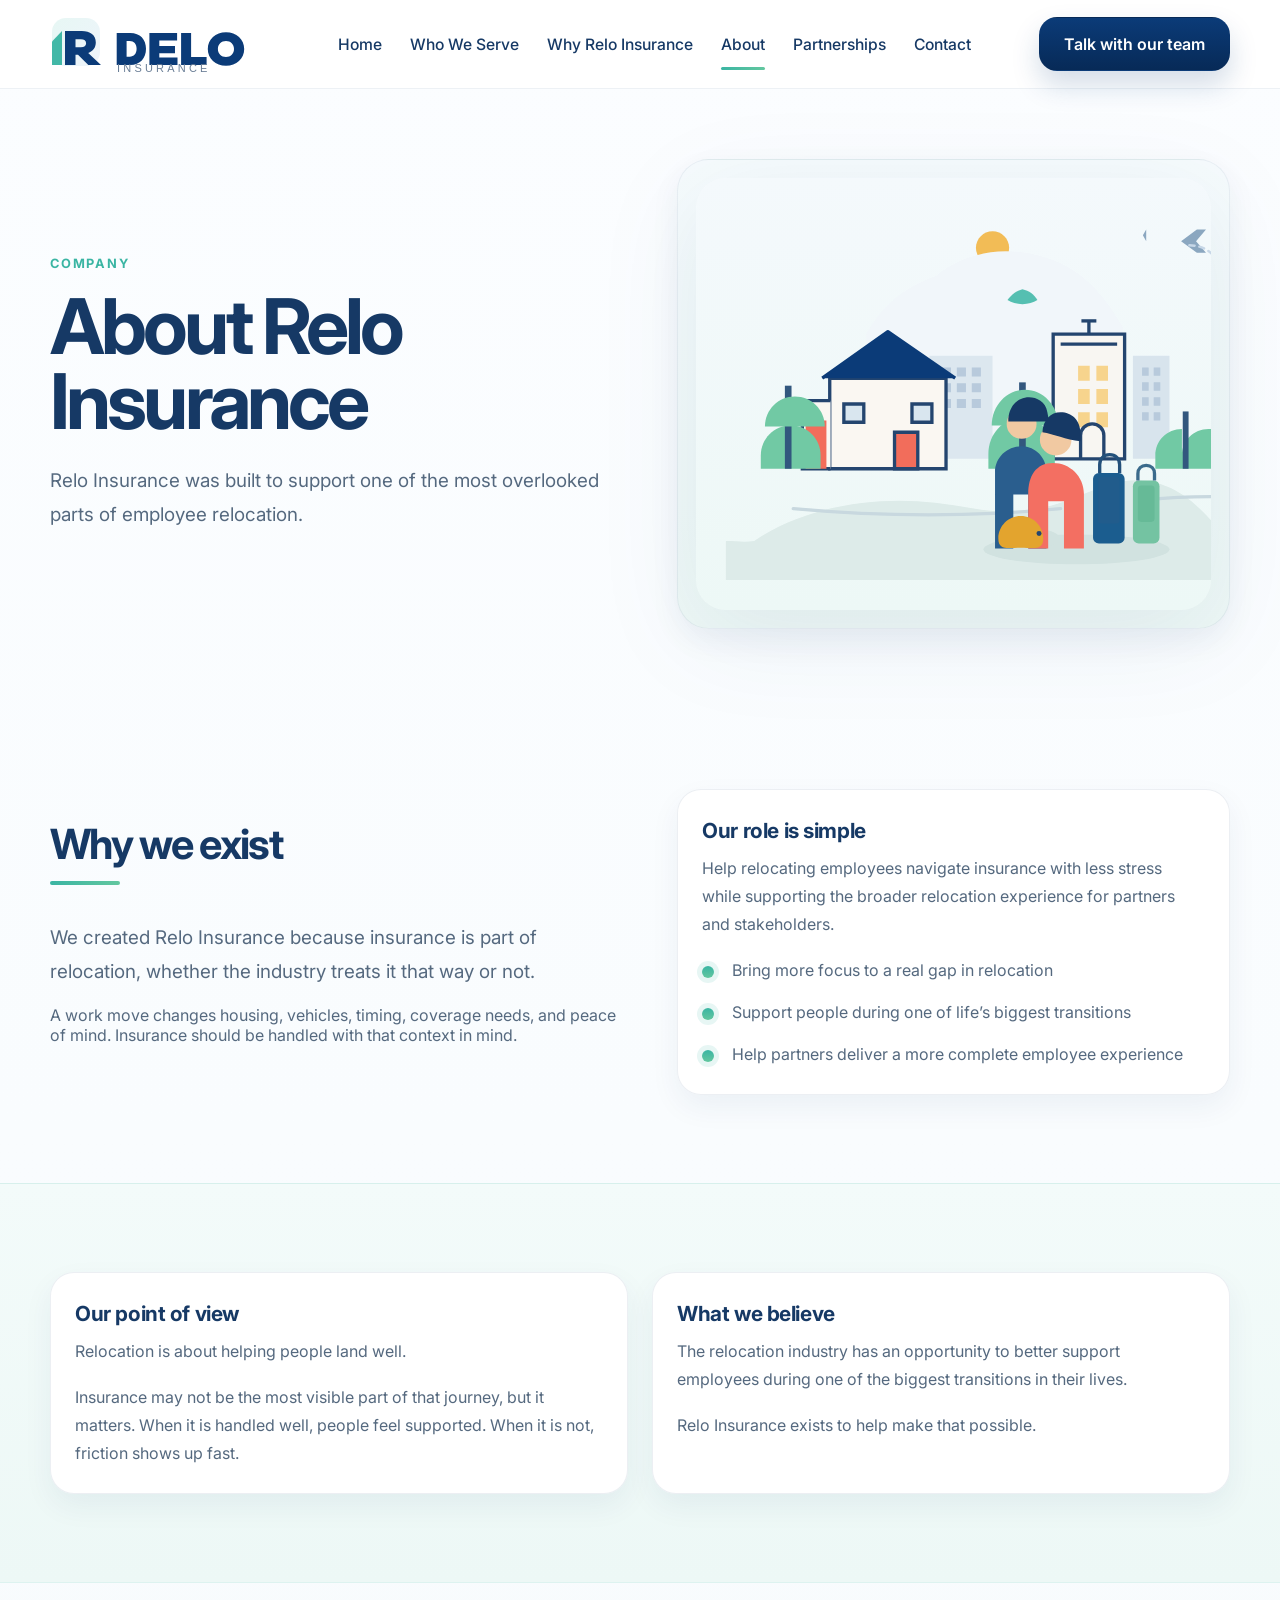
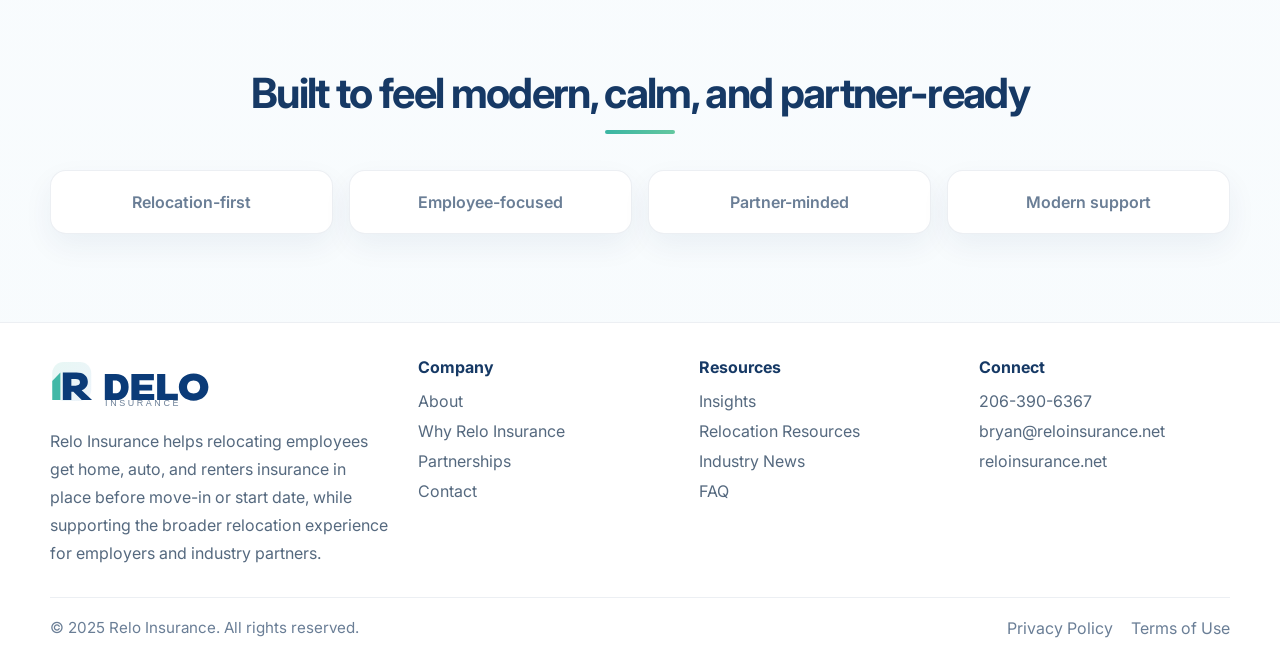
==== relo_site_mockup_pro_v7/about.html @ f41d99a3 "Add files via upload" ====
<!DOCTYPE html>

<html lang="en"><head><meta charset="utf-8"/><meta content="width=device-width, initial-scale=1.0" name="viewport"/><title>About | Relo Insurance</title><meta content="Relo Insurance was created to support one of the most overlooked parts of employee relocation." name="description"/><meta content="#0b3b78" name="theme-color"/><link href="https://fonts.googleapis.com" rel="preconnect"/><link crossorigin="" href="https://fonts.gstatic.com" rel="preconnect"/><link href="https://fonts.googleapis.com/css2?family=Inter:wght@400;500;600;700;800&amp;display=swap" rel="stylesheet"/><link href="styles.css" rel="stylesheet"/></head>
<body><a class="skip-link" href="#main">Skip to content</a><header class="site-header"><div class="container nav-shell"><a aria-label="Relo Insurance home" class="brand" href="index.html"><img alt="Relo Insurance" height="64" src="assets/relo-logo.svg" width="220"/></a><nav aria-label="Primary navigation" class="main-nav"><a href="index.html">Home</a><a href="who-we-serve.html">Who We Serve</a><a href="why-relo-insurance.html">Why Relo Insurance</a><a class="is-active" href="about.html">About</a><a href="partnerships.html">Partnerships</a><a href="contact.html">Contact</a></nav><div class="nav-actions"><a class="button button-primary" href="contact.html">Talk with our team</a><button aria-controls="mobile-nav" aria-expanded="false" aria-label="Toggle menu" class="nav-toggle" type="button"><span></span><span></span><span></span></button></div></div><nav aria-label="Mobile navigation" class="mobile-nav" id="mobile-nav"><a href="index.html">Home</a><a href="who-we-serve.html">Who We Serve</a><a href="why-relo-insurance.html">Why Relo Insurance</a><a href="about.html">About</a><a href="partnerships.html">Partnerships</a><a href="contact.html">Contact</a><a class="button button-primary mobile-button" href="contact.html">Talk with our team</a></nav></header>
<main id="main">
<section class="page-hero section-tight"><div class="container page-grid page-hero-shell"><div><p class="page-eyebrow">Company</p><h1>About Relo Insurance</h1><p class="page-hero-text">Relo Insurance was built to support one of the most overlooked parts of employee relocation.</p></div><div class="page-hero-media"><img alt="Relocation illustration" height="520" src="assets/hero-illustration.svg" width="620"/></div></div></section>
<section class="section"><div class="container split-grid"><div><header class="section-heading"><h2>Why we exist</h2></header><p class="lead">We created Relo Insurance because insurance is part of relocation, whether the industry treats it that way or not.</p><p>A work move changes housing, vehicles, timing, coverage needs, and peace of mind. Insurance should be handled with that context in mind.</p></div><div class="panel"><h3>Our role is simple</h3><p>Help relocating employees navigate insurance with less stress while supporting the broader relocation experience for partners and stakeholders.</p><ul class="check-list"><li>Bring more focus to a real gap in relocation</li><li>Support people during one of life’s biggest transitions</li><li>Help partners deliver a more complete employee experience</li></ul></div></div></section>
<section class="section section-tint"><div class="container card-grid card-grid-2"><article class="quote-card"><h3>Our point of view</h3><p>Relocation is about helping people land well.</p><p>Insurance may not be the most visible part of that journey, but it matters. When it is handled well, people feel supported. When it is not, friction shows up fast.</p></article><article class="quote-card"><h3>What we believe</h3><p>The relocation industry has an opportunity to better support employees during one of the biggest transitions in their lives.</p><p>Relo Insurance exists to help make that possible.</p></article></div></section>
<section class="section"><div class="container"><header class="section-heading section-heading-center"><h2>Built to feel modern, calm, and partner-ready</h2></header><div class="logo-cloud"><div class="logo-pill">Relocation-first</div><div class="logo-pill">Employee-focused</div><div class="logo-pill">Partner-minded</div><div class="logo-pill">Modern support</div></div></div></section>
</main>
<footer class="site-footer"><div class="container footer-grid"><div class="footer-brand"><img alt="Relo Insurance" height="52" src="assets/relo-logo.svg" width="180"/><p>Relo Insurance helps relocating employees get home, auto, and renters insurance in place before move-in or start date, while supporting the broader relocation experience for employers and industry partners.</p></div><div><h3>Company</h3><ul><li><a href="about.html">About</a></li><li><a href="why-relo-insurance.html">Why Relo Insurance</a></li><li><a href="partnerships.html">Partnerships</a></li><li><a href="contact.html">Contact</a></li></ul></div><div><h3>Resources</h3><ul><li><a href="contact.html">Insights</a></li><li><a href="contact.html">Relocation Resources</a></li><li><a href="contact.html">Industry News</a></li><li><a href="contact.html">FAQ</a></li></ul></div><div><h3>Connect</h3><ul><li><a href="tel:+12063906367">206-390-6367</a></li><li><a href="mailto:bryan@reloinsurance.net">bryan@reloinsurance.net</a></li><li><a href="https://reloinsurance.net">reloinsurance.net</a></li></ul></div></div><div class="container footer-bottom"><p>© 2025 Relo Insurance. All rights reserved.</p><div class="footer-legal"><a href="privacy.html">Privacy Policy</a><a href="terms.html">Terms of Use</a></div></div></footer><script src="script.js"></script></body></html>
---- relo_site_mockup_pro_v7/styles.css ----
:root {
  --navy-950: #072a57;
  --navy-900: #0b3b78;
  --navy-800: #1b4f8e;
  --teal-500: #3ab5a3;
  --mint-500: #63c79f;
  --sun-500: #f2bc56;
  --text-900: #163965;
  --text-700: #55697f;
  --text-600: #6a7e96;
  --line-300: #dbe7ef;
  --bg-000: #ffffff;
  --bg-050: #f8fbfd;
  --bg-100: #f2f8fb;
  --bg-150: #eef8f6;
  --shadow-1: 0 20px 50px rgba(17, 55, 106, 0.08);
  --shadow-2: 0 12px 30px rgba(17, 55, 106, 0.06);
  --radius-xl: 32px;
  --radius-lg: 24px;
  --radius-md: 18px;
  --container: 1180px;
}

* { box-sizing: border-box; }
html { scroll-behavior: smooth; }
body {
  margin: 0;
  font-family: Inter, Arial, sans-serif;
  color: var(--text-700);
  background: linear-gradient(180deg, #fbfdff 0%, #f7fbfd 100%);
  -webkit-font-smoothing: antialiased;
  text-rendering: optimizeLegibility;
}

img { display: block; max-width: 100%; }
a { color: inherit; text-decoration: none; }
button, input, textarea { font: inherit; }

.skip-link {
  position: absolute;
  left: -9999px;
  top: 0;
}
.skip-link:focus {
  left: 16px;
  top: 16px;
  z-index: 100;
  padding: 12px 16px;
  border-radius: 12px;
  background: var(--navy-900);
  color: white;
}

.container {
  width: min(calc(100% - 40px), var(--container));
  margin: 0 auto;
}

.section { padding: 88px 0; }
.section-tight { padding: 64px 0; }
.section-tint {
  background: linear-gradient(180deg, #f3fbfa 0%, #edf8f6 100%);
  border-top: 1px solid rgba(58,181,163,0.12);
  border-bottom: 1px solid rgba(58,181,163,0.12);
}

.site-header {
  position: sticky;
  top: 0;
  z-index: 50;
  background: rgba(255,255,255,0.9);
  backdrop-filter: blur(14px);
  border-bottom: 1px solid rgba(11, 59, 120, 0.07);
}

.nav-shell {
  min-height: 88px;
  display: flex;
  align-items: center;
  justify-content: space-between;
  gap: 24px;
}

.brand img { width: 220px; height: auto; }

.main-nav {
  display: flex;
  align-items: center;
  gap: 28px;
}
.main-nav a {
  position: relative;
  color: var(--text-900);
  font-size: 0.98rem;
  font-weight: 500;
  padding: 6px 0;
}
.main-nav a::after {
  content: "";
  position: absolute;
  left: 0; right: 0; bottom: -10px;
  height: 3px;
  background: linear-gradient(90deg, var(--teal-500), var(--mint-500));
  border-radius: 999px;
  transform: scaleX(0);
  transform-origin: center;
  transition: transform 180ms ease;
}
.main-nav a:hover::after,
.main-nav a.is-active::after { transform: scaleX(1); }

.nav-actions {
  display: flex;
  align-items: center;
  gap: 14px;
}

.button {
  display: inline-flex;
  align-items: center;
  justify-content: center;
  gap: 10px;
  min-height: 54px;
  padding: 0 24px;
  border-radius: var(--radius-md);
  font-weight: 600;
  border: 1px solid transparent;
  transition: transform 180ms ease, box-shadow 180ms ease, background-color 180ms ease;
}
.button:hover { transform: translateY(-1px); }
.button-primary {
  color: white;
  background: linear-gradient(180deg, var(--navy-900), var(--navy-950));
  box-shadow: 0 14px 28px rgba(11, 59, 120, 0.18);
}
.button-secondary {
  color: var(--navy-900);
  background: white;
  border-color: rgba(11,59,120,0.18);
  box-shadow: var(--shadow-2);
}
.button-accent {
  color: white;
  background: linear-gradient(180deg, #73d7a0, #55c78f);
  box-shadow: 0 14px 28px rgba(85, 199, 143, 0.25);
}

.nav-toggle {
  display: none;
  width: 46px; height: 46px;
  border: 1px solid var(--line-300);
  background: white;
  border-radius: 14px;
  padding: 10px;
  cursor: pointer;
}
.nav-toggle span {
  display: block;
  height: 2px;
  margin: 5px 0;
  background: var(--navy-900);
}
.mobile-nav {
  display: none;
  padding: 0 20px 20px;
  background: rgba(255,255,255,0.98);
  border-bottom: 1px solid rgba(11, 59, 120, 0.08);
}
.mobile-nav.is-open { display: grid; gap: 14px; }
.mobile-nav a { color: var(--text-900); }
.mobile-button { width: 100%; }

.hero { padding-top: 48px; }
.hero-grid,
.overview-grid,
.contact-grid,
.split-grid,
.page-grid {
  display: grid;
  grid-template-columns: 1.02fr 0.98fr;
  gap: 52px;
  align-items: center;
}
.eyebrow,
.page-eyebrow {
  margin: 0 0 18px;
  font-size: 0.8rem;
  font-weight: 700;
  letter-spacing: 0.14em;
  text-transform: uppercase;
  color: var(--teal-500);
}
.hero h1,
.page-hero h1 {
  margin: 0;
  color: var(--text-900);
  font-size: clamp(3rem, 6vw, 5rem);
  line-height: 0.98;
  letter-spacing: -0.05em;
  max-width: 12ch;
}
.hero-text,
.page-hero-text,
.lead {
  margin: 24px 0 0;
  font-size: 1.18rem;
  line-height: 1.8;
  max-width: 620px;
}
.hero-actions,
.page-actions {
  display: flex;
  flex-wrap: wrap;
  gap: 16px;
  margin-top: 34px;
}
.hero-media img,
.page-hero-media img,
.overview-media img,
.panel-illustration img {
  width: 100%;
  height: auto;
  filter: drop-shadow(0 22px 48px rgba(18, 57, 101, 0.08));
}

.page-hero {
  padding-top: 42px;
}
.page-hero-shell {
  padding: 28px 0 8px;
}
.page-hero-media {
  background: linear-gradient(180deg, #f6fbfd 0%, #eef8f6 100%);
  border: 1px solid rgba(18,57,101,0.06);
  border-radius: var(--radius-xl);
  padding: 18px;
  box-shadow: var(--shadow-2);
}

.section-heading { margin-bottom: 36px; }
.section-heading h2 {
  margin: 0;
  color: var(--text-900);
  font-size: clamp(2rem, 4vw, 2.6rem);
  line-height: 1.08;
  letter-spacing: -0.04em;
}
.section-heading h2::after {
  content: "";
  display: block;
  width: 70px;
  height: 4px;
  margin-top: 14px;
  border-radius: 999px;
  background: linear-gradient(90deg, var(--teal-500), var(--mint-500));
}
.section-heading-center { text-align: center; }
.section-heading-center h2::after { margin-left: auto; margin-right: auto; }

.card-grid { display: grid; gap: 24px; }
.card-grid-4 { grid-template-columns: repeat(4, minmax(0, 1fr)); }
.card-grid-3 { grid-template-columns: repeat(3, minmax(0, 1fr)); }
.card-grid-2 { grid-template-columns: repeat(2, minmax(0, 1fr)); }

.surface-card,
.panel,
.stat-card,
.quote-card {
  background: rgba(255,255,255,0.96);
  border: 1px solid rgba(18, 57, 101, 0.08);
  border-radius: var(--radius-lg);
  box-shadow: var(--shadow-2);
}

.info-card,
.feature-card,
.value-card,
.audience-card,
.stat-card,
.quote-card,
.contact-form,
.panel { padding: 28px 24px 26px; }

.card-icon,
.feature-icon,
.value-icon,
.audience-icon {
  width: 78px; height: 78px;
  display: grid;
  place-items: center;
  margin-bottom: 18px;
  border-radius: 22px;
  background: linear-gradient(180deg, #f6fbfd, #edf7f6);
  box-shadow: inset 0 0 0 1px rgba(18, 57, 101, 0.06);
}
.card-icon svg,
.feature-icon svg,
.value-icon svg,
.audience-icon svg { width: 72px; height: 72px; }

.info-card h3,
.feature-card h3,
.value-card h3,
.audience-card h3,
.panel h3,
.stat-card h3,
.quote-card h3,
.mini-title {
  margin: 0 0 10px;
  color: var(--text-900);
  font-size: 1.3rem;
  line-height: 1.25;
  letter-spacing: -0.02em;
}
.info-card p,
.feature-card p,
.value-card p,
.audience-card p,
.overview-copy p,
.contact-copy p,
.footer-brand p,
.panel p,
.panel li,
.stat-card p,
.quote-card p,
.muted {
  margin: 0;
  font-size: 1rem;
  line-height: 1.75;
}

.overview-copy p + p,
.panel p + p,
.contact-copy p + p,
.quote-card p + p { margin-top: 18px; }

.icon-list,
.check-list,
.link-list {
  list-style: none;
  padding: 0;
  margin: 18px 0 0;
  display: grid;
  gap: 14px;
}
.check-list li,
.icon-list li {
  position: relative;
  padding-left: 30px;
}
.check-list li::before,
.icon-list li::before {
  content: "";
  position: absolute;
  left: 0;
  top: 10px;
  width: 12px;
  height: 12px;
  border-radius: 50%;
  background: linear-gradient(180deg, var(--teal-500), var(--mint-500));
  box-shadow: 0 0 0 5px rgba(58,181,163,.12);
}

.kpi-grid {
  display: grid;
  grid-template-columns: repeat(3, minmax(0,1fr));
  gap: 20px;
}
.stat-card strong {
  display: block;
  color: var(--text-900);
  font-size: 2rem;
  line-height: 1;
  letter-spacing: -0.04em;
  margin-bottom: 10px;
}

.logo-cloud {
  display: grid;
  grid-template-columns: repeat(4, minmax(0, 1fr));
  gap: 16px;
  margin-top: 24px;
}
.logo-pill {
  background: white;
  border: 1px solid rgba(18,57,101,.08);
  border-radius: 16px;
  min-height: 64px;
  display: grid;
  place-items: center;
  color: var(--text-600);
  font-weight: 600;
  box-shadow: var(--shadow-2);
}

.section-cta {
  position: relative;
  overflow: hidden;
  background:
    radial-gradient(circle at 85% 25%, rgba(44, 90, 143, 0.24) 0, rgba(44, 90, 143, 0.06) 110px, transparent 111px),
    linear-gradient(180deg, #0c3a75, #072a57);
}
.section-cta::before {
  content: "";
  position: absolute;
  right: 0;
  bottom: 0;
  width: 280px;
  height: 150px;
  background: linear-gradient(180deg, rgba(141, 170, 204, 0.18), rgba(141, 170, 204, 0.02));
  clip-path: polygon(0 100%, 0 72%, 14% 72%, 14% 30%, 24% 30%, 24% 58%, 38% 58%, 38% 20%, 50% 20%, 50% 67%, 63% 67%, 63% 41%, 74% 41%, 74% 79%, 86% 79%, 86% 10%, 96% 10%, 96% 100%);
  opacity: .7;
}
.cta-shell {
  position: relative;
  z-index: 1;
  display: flex;
  align-items: center;
  justify-content: space-between;
  gap: 28px;
}
.cta-kicker {
  margin: 0 0 12px;
  color: rgba(255,255,255,0.7);
  font-size: .85rem;
  letter-spacing: .12em;
  text-transform: uppercase;
}
.cta-copy h2 {
  margin: 0;
  color: white;
  font-size: clamp(2rem, 4vw, 2.8rem);
  line-height: 1.1;
  letter-spacing: -0.04em;
  max-width: 14ch;
}

.contact-section { background: linear-gradient(180deg, var(--bg-050), white); }
.contact-list {
  display: grid;
  gap: 14px;
  margin-top: 24px;
}
.contact-list a {
  color: var(--text-900);
  font-weight: 600;
}
.contact-form { padding: 30px; }
.field-row {
  display: grid;
  grid-template-columns: 1fr 1fr;
  gap: 18px;
}
.contact-form label {
  display: grid;
  gap: 10px;
  margin-bottom: 18px;
}
.contact-form span {
  font-weight: 600;
  color: var(--text-900);
}
.contact-form input,
.contact-form textarea {
  width: 100%;
  border: 1px solid var(--line-300);
  background: white;
  border-radius: 14px;
  padding: 14px 16px;
  color: var(--text-900);
  outline: none;
  transition: border-color 180ms ease, box-shadow 180ms ease;
}
.contact-form input:focus,
.contact-form textarea:focus {
  border-color: rgba(58,181,163,0.6);
  box-shadow: 0 0 0 4px rgba(58,181,163,0.12);
}

.site-footer {
  padding: 34px 0 22px;
  border-top: 1px solid rgba(18, 57, 101, 0.08);
  background: white;
}
.footer-grid {
  display: grid;
  grid-template-columns: 1.35fr 1fr 1fr 1fr;
  gap: 30px;
}
.footer-brand img { margin-bottom: 18px; }
.footer-brand p + p { margin-top: 16px; }
.footer-address { color: var(--text-600); }
.site-footer h3 {
  margin: 0 0 14px;
  color: var(--text-900);
  font-size: 1rem;
}
.site-footer ul {
  margin: 0;
  padding: 0;
  list-style: none;
  display: grid;
  gap: 10px;
}
.site-footer li a { color: var(--text-700); }
.footer-bottom {
  display: flex;
  align-items: center;
  justify-content: space-between;
  gap: 20px;
  margin-top: 30px;
  padding-top: 20px;
  border-top: 1px solid rgba(18, 57, 101, 0.08);
}
.footer-bottom p {
  margin: 0;
  font-size: .95rem;
  color: var(--text-600);
}
.footer-legal {
  display: flex;
  gap: 18px;
}
.footer-legal a { color: var(--text-600); }

@media (max-width: 1080px) {
  .main-nav,
  .nav-actions > .button { display: none; }
  .nav-toggle { display: block; }

  .hero-grid,
  .overview-grid,
  .contact-grid,
  .split-grid,
  .page-grid,
  .footer-grid { grid-template-columns: 1fr; }

  .card-grid-4,
  .card-grid-3,
  .kpi-grid,
  .logo-cloud { grid-template-columns: repeat(2, minmax(0, 1fr)); }
  .cta-shell { flex-direction: column; align-items: flex-start; }
}

@media (max-width: 720px) {
  .section { padding: 68px 0; }
  .container { width: min(calc(100% - 28px), var(--container)); }
  .brand img { width: 176px; }
  .hero,
  .page-hero { padding-top: 24px; }
  .hero-grid,
  .page-grid { gap: 36px; }
  .hero-text,
  .page-hero-text,
  .lead { font-size: 1.08rem; line-height: 1.7; }
  .card-grid-4,
  .card-grid-3,
  .card-grid-2,
  .field-row,
  .kpi-grid,
  .logo-cloud { grid-template-columns: 1fr; }
  .contact-form { padding: 22px; }
  .footer-bottom,
  .footer-legal { flex-direction: column; align-items: flex-start; }
  .cta-copy h2 { max-width: none; }
}
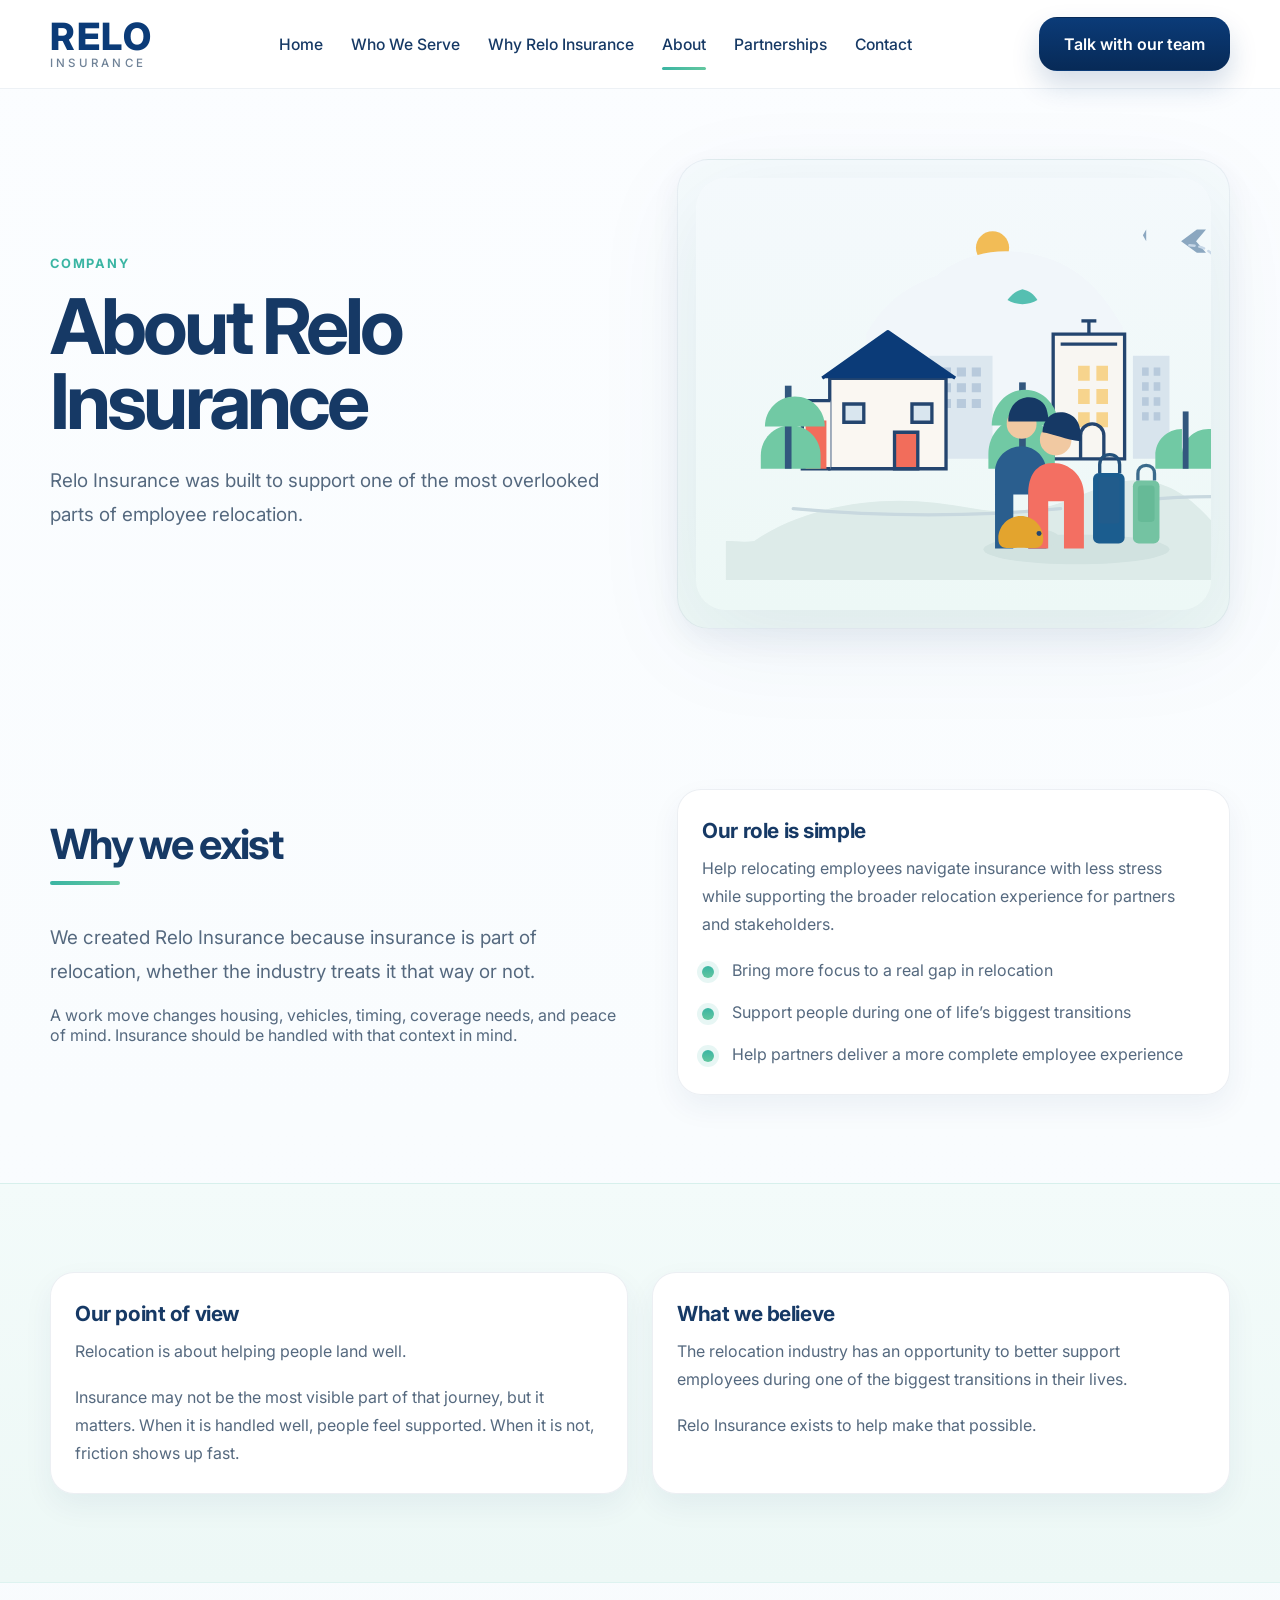
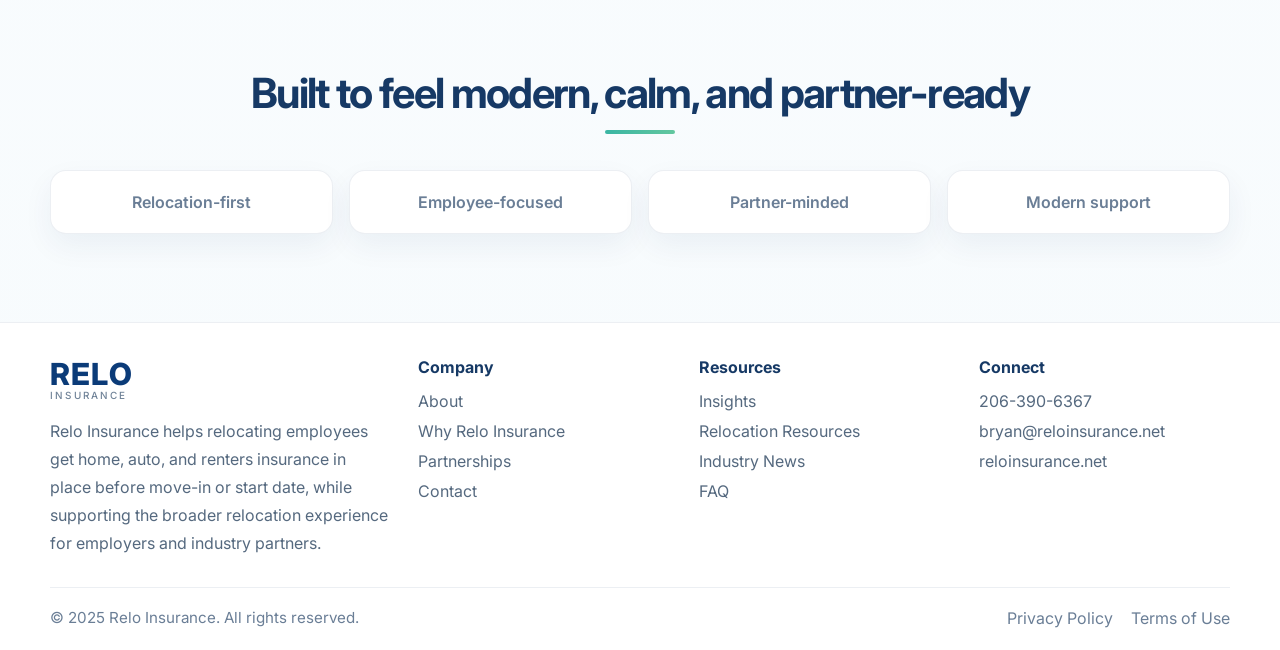
==== commit 013380e7: "Add files via upload" ====
--- a/relo_site_mockup_pro_v7/about.html
+++ b/relo_site_mockup_pro_v7/about.html
@@ -1,11 +1,11 @@
 <!DOCTYPE html>
 
 <html lang="en"><head><meta charset="utf-8"/><meta content="width=device-width, initial-scale=1.0" name="viewport"/><title>About | Relo Insurance</title><meta content="Relo Insurance was created to support one of the most overlooked parts of employee relocation." name="description"/><meta content="#0b3b78" name="theme-color"/><link href="https://fonts.googleapis.com" rel="preconnect"/><link crossorigin="" href="https://fonts.gstatic.com" rel="preconnect"/><link href="https://fonts.googleapis.com/css2?family=Inter:wght@400;500;600;700;800&amp;display=swap" rel="stylesheet"/><link href="styles.css" rel="stylesheet"/></head>
-<body><a class="skip-link" href="#main">Skip to content</a><header class="site-header"><div class="container nav-shell"><a aria-label="Relo Insurance home" class="brand" href="index.html"><img alt="Relo Insurance" height="64" src="assets/relo-logo.svg" width="220"/></a><nav aria-label="Primary navigation" class="main-nav"><a href="index.html">Home</a><a href="who-we-serve.html">Who We Serve</a><a href="why-relo-insurance.html">Why Relo Insurance</a><a class="is-active" href="about.html">About</a><a href="partnerships.html">Partnerships</a><a href="contact.html">Contact</a></nav><div class="nav-actions"><a class="button button-primary" href="contact.html">Talk with our team</a><button aria-controls="mobile-nav" aria-expanded="false" aria-label="Toggle menu" class="nav-toggle" type="button"><span></span><span></span><span></span></button></div></div><nav aria-label="Mobile navigation" class="mobile-nav" id="mobile-nav"><a href="index.html">Home</a><a href="who-we-serve.html">Who We Serve</a><a href="why-relo-insurance.html">Why Relo Insurance</a><a href="about.html">About</a><a href="partnerships.html">Partnerships</a><a href="contact.html">Contact</a><a class="button button-primary mobile-button" href="contact.html">Talk with our team</a></nav></header>
+<body><a class="skip-link" href="#main">Skip to content</a><header class="site-header"><div class="container nav-shell"><a aria-label="Relo Insurance home" class="brand brand-textmark" href="index.html"><span class="brand-name">RELO</span><span class="brand-sub">INSURANCE</span></a><nav aria-label="Primary navigation" class="main-nav"><a href="index.html">Home</a><a href="who-we-serve.html">Who We Serve</a><a href="why-relo-insurance.html">Why Relo Insurance</a><a class="is-active" href="about.html">About</a><a href="partnerships.html">Partnerships</a><a href="contact.html">Contact</a></nav><div class="nav-actions"><a class="button button-primary" href="contact.html">Talk with our team</a><button aria-controls="mobile-nav" aria-expanded="false" aria-label="Toggle menu" class="nav-toggle" type="button"><span></span><span></span><span></span></button></div></div><nav aria-label="Mobile navigation" class="mobile-nav" id="mobile-nav"><a href="index.html">Home</a><a href="who-we-serve.html">Who We Serve</a><a href="why-relo-insurance.html">Why Relo Insurance</a><a href="about.html">About</a><a href="partnerships.html">Partnerships</a><a href="contact.html">Contact</a><a class="button button-primary mobile-button" href="contact.html">Talk with our team</a></nav></header>
 <main id="main">
 <section class="page-hero section-tight"><div class="container page-grid page-hero-shell"><div><p class="page-eyebrow">Company</p><h1>About Relo Insurance</h1><p class="page-hero-text">Relo Insurance was built to support one of the most overlooked parts of employee relocation.</p></div><div class="page-hero-media"><img alt="Relocation illustration" height="520" src="assets/hero-illustration.svg" width="620"/></div></div></section>
 <section class="section"><div class="container split-grid"><div><header class="section-heading"><h2>Why we exist</h2></header><p class="lead">We created Relo Insurance because insurance is part of relocation, whether the industry treats it that way or not.</p><p>A work move changes housing, vehicles, timing, coverage needs, and peace of mind. Insurance should be handled with that context in mind.</p></div><div class="panel"><h3>Our role is simple</h3><p>Help relocating employees navigate insurance with less stress while supporting the broader relocation experience for partners and stakeholders.</p><ul class="check-list"><li>Bring more focus to a real gap in relocation</li><li>Support people during one of life’s biggest transitions</li><li>Help partners deliver a more complete employee experience</li></ul></div></div></section>
 <section class="section section-tint"><div class="container card-grid card-grid-2"><article class="quote-card"><h3>Our point of view</h3><p>Relocation is about helping people land well.</p><p>Insurance may not be the most visible part of that journey, but it matters. When it is handled well, people feel supported. When it is not, friction shows up fast.</p></article><article class="quote-card"><h3>What we believe</h3><p>The relocation industry has an opportunity to better support employees during one of the biggest transitions in their lives.</p><p>Relo Insurance exists to help make that possible.</p></article></div></section>
 <section class="section"><div class="container"><header class="section-heading section-heading-center"><h2>Built to feel modern, calm, and partner-ready</h2></header><div class="logo-cloud"><div class="logo-pill">Relocation-first</div><div class="logo-pill">Employee-focused</div><div class="logo-pill">Partner-minded</div><div class="logo-pill">Modern support</div></div></div></section>
 </main>
-<footer class="site-footer"><div class="container footer-grid"><div class="footer-brand"><img alt="Relo Insurance" height="52" src="assets/relo-logo.svg" width="180"/><p>Relo Insurance helps relocating employees get home, auto, and renters insurance in place before move-in or start date, while supporting the broader relocation experience for employers and industry partners.</p></div><div><h3>Company</h3><ul><li><a href="about.html">About</a></li><li><a href="why-relo-insurance.html">Why Relo Insurance</a></li><li><a href="partnerships.html">Partnerships</a></li><li><a href="contact.html">Contact</a></li></ul></div><div><h3>Resources</h3><ul><li><a href="contact.html">Insights</a></li><li><a href="contact.html">Relocation Resources</a></li><li><a href="contact.html">Industry News</a></li><li><a href="contact.html">FAQ</a></li></ul></div><div><h3>Connect</h3><ul><li><a href="tel:+12063906367">206-390-6367</a></li><li><a href="mailto:bryan@reloinsurance.net">bryan@reloinsurance.net</a></li><li><a href="https://reloinsurance.net">reloinsurance.net</a></li></ul></div></div><div class="container footer-bottom"><p>© 2025 Relo Insurance. All rights reserved.</p><div class="footer-legal"><a href="privacy.html">Privacy Policy</a><a href="terms.html">Terms of Use</a></div></div></footer><script src="script.js"></script></body></html>
+<footer class="site-footer"><div class="container footer-grid"><div class="footer-brand"><a aria-label="Relo Insurance home" class="brand brand-textmark footer-brandmark" href="index.html"><span class="brand-name">RELO</span><span class="brand-sub">INSURANCE</span></a><p>Relo Insurance helps relocating employees get home, auto, and renters insurance in place before move-in or start date, while supporting the broader relocation experience for employers and industry partners.</p></div><div><h3>Company</h3><ul><li><a href="about.html">About</a></li><li><a href="why-relo-insurance.html">Why Relo Insurance</a></li><li><a href="partnerships.html">Partnerships</a></li><li><a href="contact.html">Contact</a></li></ul></div><div><h3>Resources</h3><ul><li><a href="contact.html">Insights</a></li><li><a href="contact.html">Relocation Resources</a></li><li><a href="contact.html">Industry News</a></li><li><a href="contact.html">FAQ</a></li></ul></div><div><h3>Connect</h3><ul><li><a href="tel:+12063906367">206-390-6367</a></li><li><a href="mailto:bryan@reloinsurance.net">bryan@reloinsurance.net</a></li><li><a href="https://reloinsurance.net">reloinsurance.net</a></li></ul></div></div><div class="container footer-bottom"><p>© 2025 Relo Insurance. All rights reserved.</p><div class="footer-legal"><a href="privacy.html">Privacy Policy</a><a href="terms.html">Terms of Use</a></div></div></footer><script src="script.js"></script></body></html>
--- a/relo_site_mockup_pro_v7/styles.css
+++ b/relo_site_mockup_pro_v7/styles.css
@@ -73,6 +73,51 @@
   border-bottom: 1px solid rgba(11, 59, 120, 0.07);
 }
 
+
+.brand {
+  display: inline-flex;
+  flex-direction: column;
+  align-items: flex-start;
+  justify-content: center;
+  text-decoration: none;
+  line-height: 1;
+  flex: 0 0 auto;
+}
+
+.brand-textmark {
+  padding: 2px 0;
+}
+
+.brand-name {
+  font-family: Inter, Arial, sans-serif;
+  font-size: 2.35rem;
+  font-weight: 800;
+  letter-spacing: 0.04em;
+  color: #0B3B78;
+}
+
+.brand-sub {
+  margin-top: 2px;
+  font-family: Inter, Arial, sans-serif;
+  font-size: 0.72rem;
+  font-weight: 500;
+  letter-spacing: 0.28em;
+  color: #6F8297;
+}
+
+.footer-brandmark {
+  margin-bottom: 14px;
+}
+
+.footer-brandmark .brand-name {
+  font-size: 1.9rem;
+}
+
+.footer-brandmark .brand-sub {
+  font-size: 0.62rem;
+  letter-spacing: 0.22em;
+}
+
 .nav-shell {
   min-height: 88px;
   display: flex;
@@ -81,7 +126,7 @@
   gap: 24px;
 }
 
-.brand img { width: 220px; height: auto; }
+.brand img { display:none; }
 
 .main-nav {
   display: flex;
@@ -487,7 +532,7 @@
   grid-template-columns: 1.35fr 1fr 1fr 1fr;
   gap: 30px;
 }
-.footer-brand img { margin-bottom: 18px; }
+
 .footer-brand p + p { margin-top: 16px; }
 .footer-address { color: var(--text-600); }
 .site-footer h3 {
@@ -545,7 +590,7 @@
 @media (max-width: 720px) {
   .section { padding: 68px 0; }
   .container { width: min(calc(100% - 28px), var(--container)); }
-  .brand img { width: 176px; }
+  .brand img { display:none; }
   .hero,
   .page-hero { padding-top: 24px; }
   .hero-grid,
